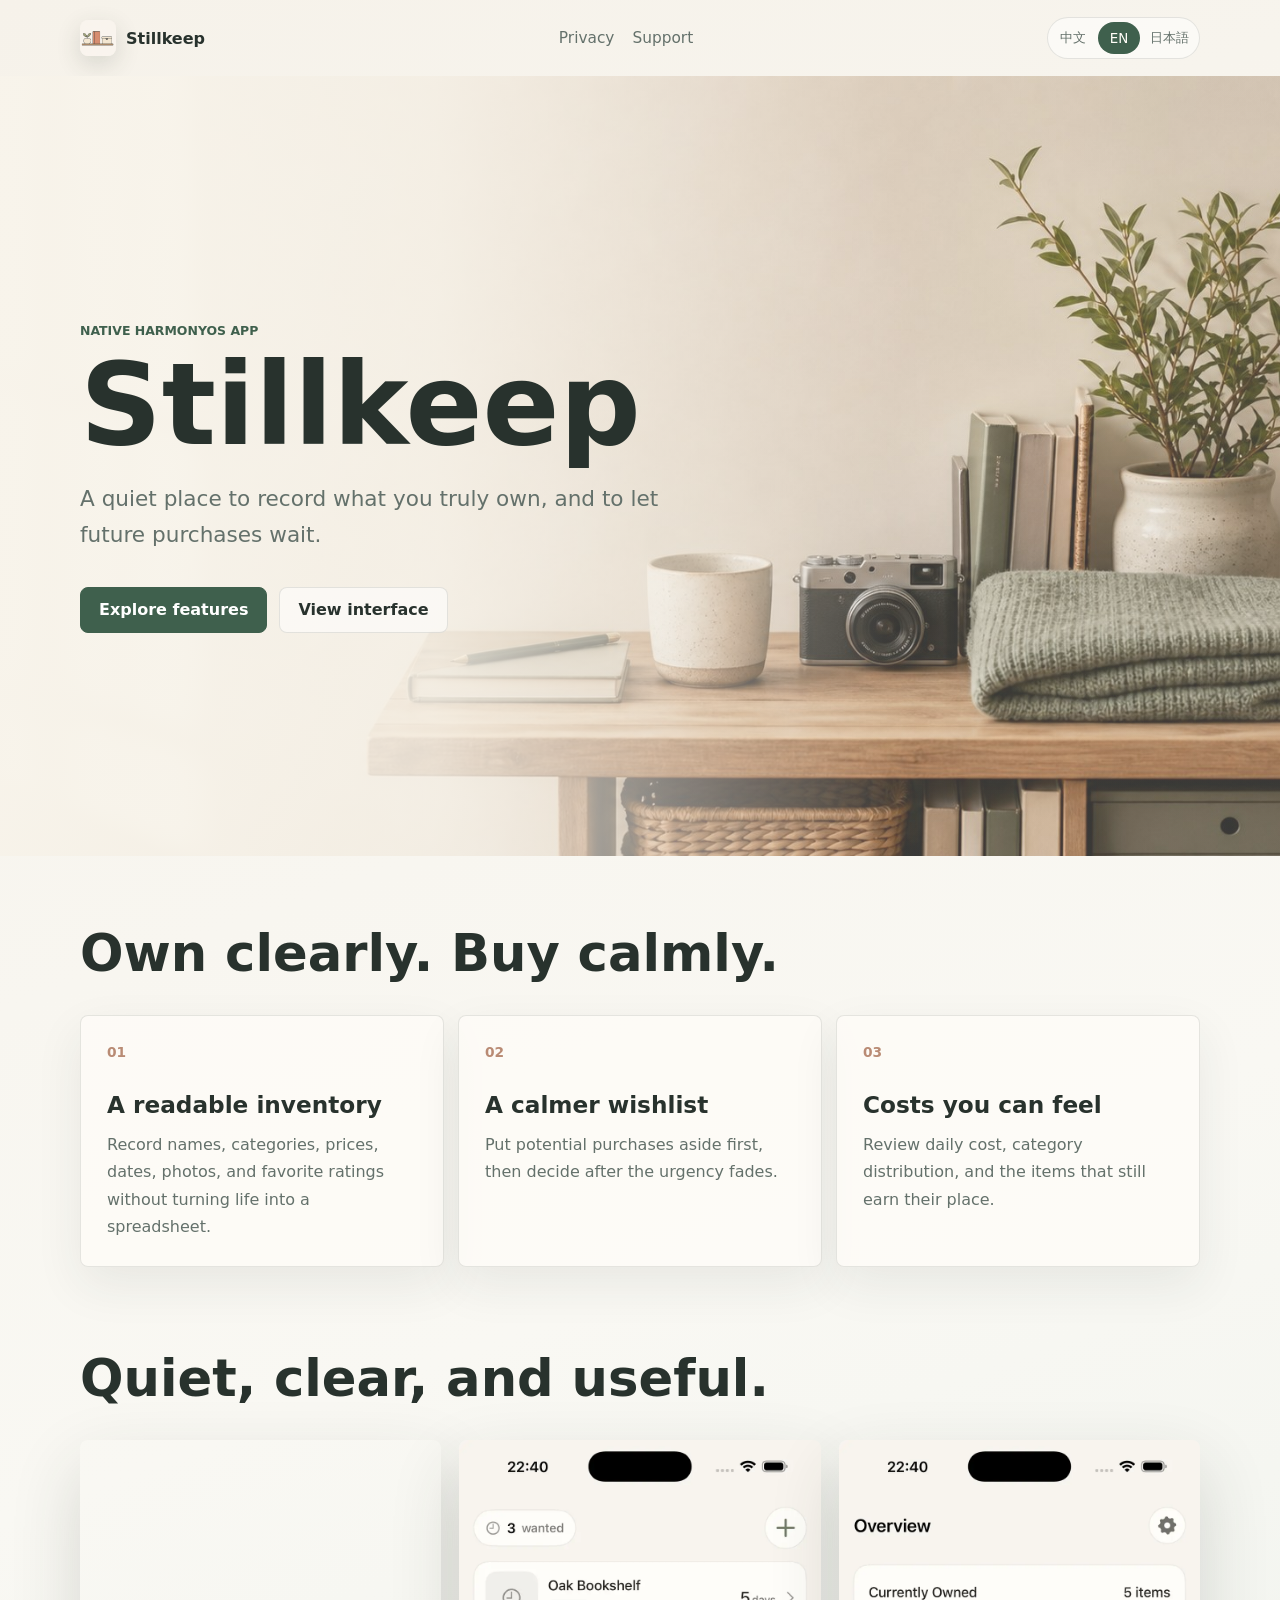
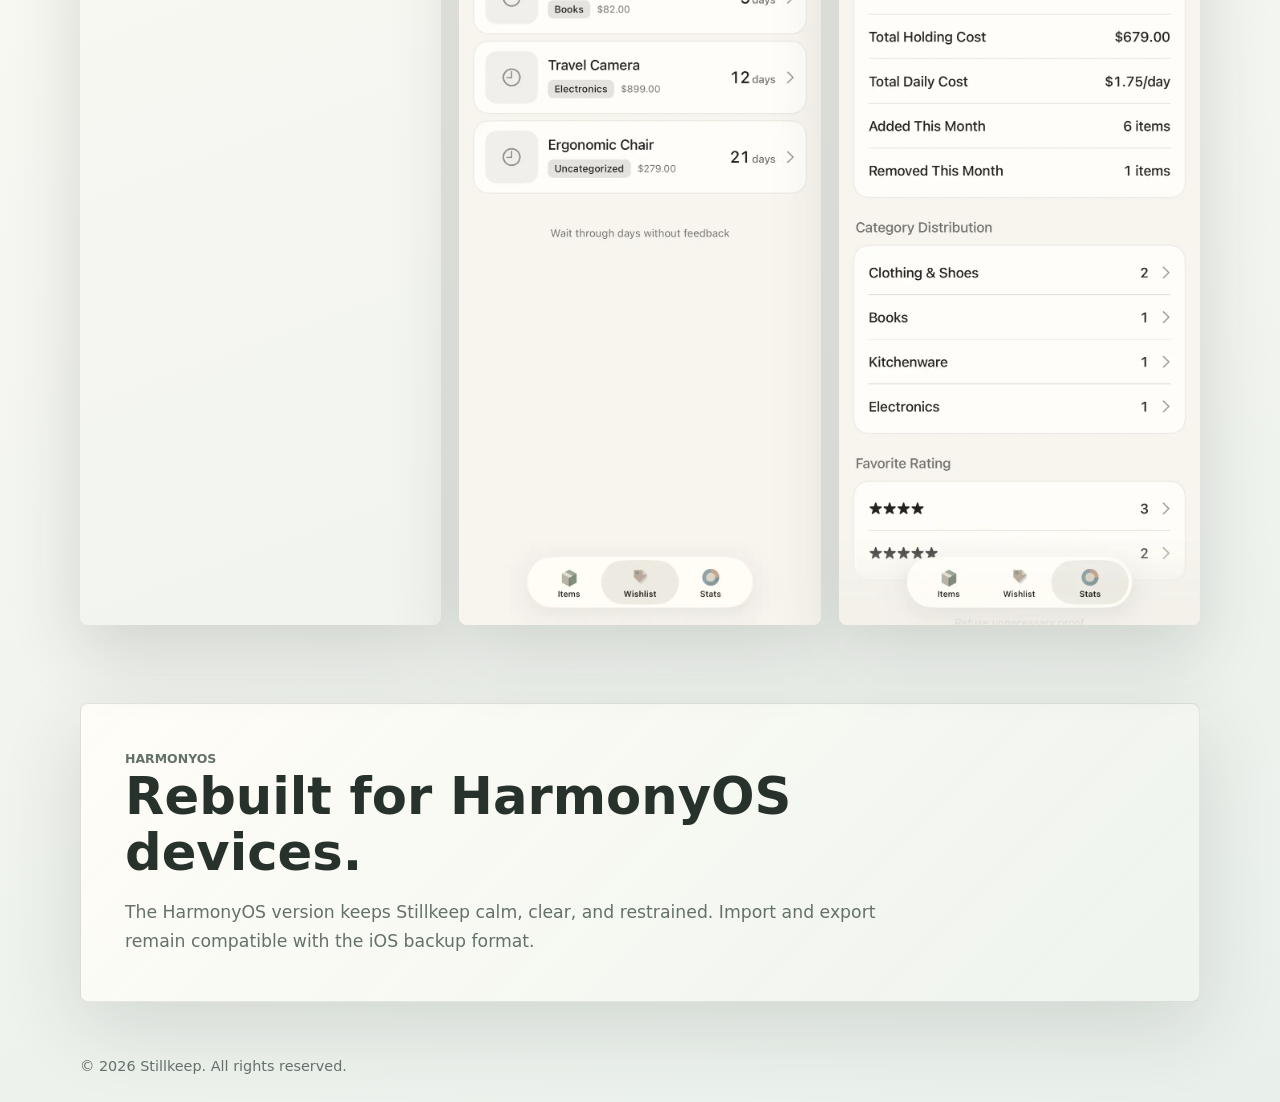
==== harmony/index.html @ 61e83b44 "Add HarmonyOS product page" ====
<!doctype html>
<html lang="zh-Hans">
<head>
  <meta charset="utf-8">
  <meta name="viewport" content="width=device-width, initial-scale=1">
  <title>留物 HarmonyOS</title>
  <meta name="description" content="留物 HarmonyOS 版功能介绍。安静记录真正拥有的东西，也把想买的东西先放一放。">
  <link rel="icon" href="../assets/stillkeep-icon.png">
  <link rel="stylesheet" href="styles.css">
</head>
<body data-page="harmony">
  <header class="site-header">
    <a class="brand" href="../index.html" aria-label="Stillkeep home">
      <img src="../assets/stillkeep-icon.png" alt="" class="brand-icon">
      <span data-i18n="brandName">留物</span>
    </a>
    <nav class="nav-links" aria-label="Primary">
      <a href="../privacy.html" data-i18n="navPrivacy">隐私政策</a>
      <a href="../support.html" data-i18n="navSupport">技术支持</a>
    </nav>
    <div class="language-switcher" aria-label="Language">
      <button type="button" data-lang="zh-Hans">中文</button>
      <button type="button" data-lang="en">EN</button>
      <button type="button" data-lang="ja">日本語</button>
    </div>
  </header>

  <main>
    <section class="hero">
      <img class="hero-background" src="../assets/brand/hero-still-life.jpg" alt="">
      <div class="hero-shade" aria-hidden="true"></div>
      <div class="hero-copy">
        <p class="eyebrow" data-i18n="homeEyebrow">HarmonyOS 原生应用</p>
        <h1 data-i18n="homeTitle">留物</h1>
        <p class="lead" data-i18n="homeLead">把真正拥有的东西安静地记录下来，也把想买的东西先放一放。</p>
        <div class="actions">
          <a class="button primary" href="#features" data-i18n="homeLearnAction">了解功能</a>
          <a class="button secondary" href="#screens" data-i18n="homeScreensAction">查看界面</a>
        </div>
      </div>
    </section>

    <section class="feature-band" id="features">
      <div class="section-heading">
        <h2 data-i18n="featuresTitle">看清拥有，冷静想买。</h2>
      </div>
      <div class="feature-grid">
        <article class="feature-card">
          <span class="feature-mark">01</span>
          <h3 data-i18n="featureInventoryTitle">清爽的物品清单</h3>
          <p data-i18n="featureInventoryBody">记录名称、分类、价格、日期、照片和喜爱评分，不把生活变成表格。</p>
        </article>
        <article class="feature-card">
          <span class="feature-mark">02</span>
          <h3 data-i18n="featureWishlistTitle">更冷静的想买清单</h3>
          <p data-i18n="featureWishlistBody">把想买的东西先放下来，等冲动退去后再决定。</p>
        </article>
        <article class="feature-card">
          <span class="feature-mark">03</span>
          <h3 data-i18n="featureStatsTitle">看得见的持有成本</h3>
          <p data-i18n="featureStatsBody">查看日均成本、分类分布和那些仍然值得留下的物品。</p>
        </article>
      </div>
    </section>

    <section class="screenshots-section" id="screens">
      <div class="section-heading">
        <h2 data-i18n="screensTitle">安静，但信息清楚。</h2>
      </div>
      <div class="screenshot-grid" aria-label="Stillkeep app screenshots">
        <picture data-screenshot="items">
          <source data-size="mobile" media="(max-width: 760px)" type="image/webp" srcset="../assets/screenshots/iphone-items-full-540.webp">
          <source data-size="desktop" type="image/webp" srcset="../assets/screenshots/iphone-items-full-900.webp">
          <img src="../assets/screenshots/iphone-items-full.png" alt="留物物品列表截图" loading="eager" decoding="async">
        </picture>
        <picture data-screenshot="wishlist">
          <source data-size="mobile" media="(max-width: 760px)" type="image/webp" srcset="../assets/screenshots/iphone-wishlist-full-540.webp">
          <source data-size="desktop" type="image/webp" srcset="../assets/screenshots/iphone-wishlist-full-900.webp">
          <img src="../assets/screenshots/iphone-wishlist-full.png" alt="留物想买截图" loading="eager" decoding="async">
        </picture>
        <picture data-screenshot="stats">
          <source data-size="mobile" media="(max-width: 760px)" type="image/webp" srcset="../assets/screenshots/iphone-stats-full-540.webp">
          <source data-size="desktop" type="image/webp" srcset="../assets/screenshots/iphone-stats-full-900.webp">
          <img src="../assets/screenshots/iphone-stats-full.png" alt="留物统计截图" loading="eager" decoding="async">
        </picture>
      </div>
    </section>

    <section class="intro-section">
      <div class="intro-copy">
        <p class="eyebrow" data-i18n="introEyebrow">HarmonyOS</p>
        <h2 data-i18n="introTitle">为鸿蒙设备重新实现。</h2>
        <p data-i18n="introBody">保持留物的安静、清晰和克制。数据导入导出与 iOS 版兼容，适合在不同设备之间继续整理自己的物品。</p>
      </div>
    </section>
  </main>

  <footer class="site-footer">
    <span data-i18n="footer">© 2026 留物。保留所有权利。</span>
  </footer>

  <script src="i18n.js"></script>
</body>
</html>
---- harmony/styles.css ----
:root {
  color-scheme: light;
  --bg: #f6f2ea;
  --bg-soft: #e9f0eb;
  --surface: rgba(255, 253, 248, 0.9);
  --surface-strong: #fffdf8;
  --ink: #28322d;
  --muted: #64716b;
  --line: rgba(48, 57, 50, 0.12);
  --accent: #6f8c74;
  --accent-strong: #3f604d;
  --clay: #b98b74;
  --shadow: 0 24px 80px rgba(44, 52, 45, 0.14);
  --radius: 8px;
}

* {
  box-sizing: border-box;
}

html {
  scroll-behavior: smooth;
}

body {
  margin: 0;
  min-height: 100vh;
  font-family: ui-sans-serif, system-ui, -apple-system, BlinkMacSystemFont, "Segoe UI", sans-serif;
  color: var(--ink);
  background: linear-gradient(160deg, var(--bg) 0%, #f9f8f3 48%, var(--bg-soft) 100%);
}

a {
  color: inherit;
}

.site-header {
  width: min(1120px, calc(100% - 32px));
  min-height: 76px;
  margin: 0 auto;
  display: flex;
  align-items: center;
  justify-content: space-between;
  gap: 18px;
}

.brand {
  display: inline-flex;
  align-items: center;
  gap: 10px;
  text-decoration: none;
  font-weight: 700;
}

.brand-icon {
  width: 36px;
  height: 36px;
  border-radius: 8px;
  box-shadow: 0 8px 24px rgba(47, 61, 51, 0.16);
}

.nav-links {
  display: flex;
  gap: 18px;
  color: var(--muted);
  font-size: 0.96rem;
}

.nav-links a {
  text-decoration: none;
}

.nav-links a:hover {
  color: var(--ink);
}

.language-switcher {
  display: flex;
  gap: 4px;
  padding: 4px;
  border: 1px solid var(--line);
  background: rgba(255, 255, 255, 0.5);
  border-radius: 999px;
}

.language-switcher button {
  min-width: 42px;
  height: 32px;
  border: 0;
  border-radius: 999px;
  background: transparent;
  color: var(--muted);
  font: inherit;
  font-size: 0.84rem;
  cursor: pointer;
}

.language-switcher button[aria-pressed="true"] {
  color: var(--surface-strong);
  background: var(--accent-strong);
}

.hero {
  position: relative;
  overflow: hidden;
  min-height: min(780px, calc(100svh - 86px));
  display: flex;
  align-items: center;
  padding: clamp(72px, 9vw, 120px) max(24px, calc((100vw - 1120px) / 2)) clamp(54px, 8vw, 92px);
  isolation: isolate;
}

.hero-background,
.hero-shade {
  position: absolute;
  inset: 0;
}

.hero-background {
  width: 100%;
  height: 100%;
  object-fit: cover;
  object-position: center;
  z-index: -2;
}

.hero-shade {
  background:
    linear-gradient(90deg, rgba(248, 244, 235, 0.98) 0%, rgba(248, 244, 235, 0.86) 34%, rgba(248, 244, 235, 0.22) 70%),
    linear-gradient(0deg, rgba(40, 50, 45, 0.08), rgba(40, 50, 45, 0.02));
  z-index: -1;
}

.hero-copy {
  width: min(620px, 100%);
}

.eyebrow {
  margin: 0 0 14px;
  color: var(--accent-strong);
  font-size: 0.78rem;
  font-weight: 700;
  letter-spacing: 0;
  text-transform: uppercase;
}

h1 {
  margin: 0;
  font-size: clamp(3.5rem, 9vw, 7.1rem);
  line-height: 0.95;
  letter-spacing: 0;
}

.lead {
  max-width: 760px;
  margin: 22px 0 0;
  color: var(--muted);
  font-size: clamp(1.05rem, 2vw, 1.35rem);
  line-height: 1.65;
}

.actions {
  display: flex;
  flex-wrap: wrap;
  gap: 12px;
  margin-top: 34px;
}

.button {
  display: inline-flex;
  align-items: center;
  justify-content: center;
  min-height: 46px;
  padding: 0 18px;
  border-radius: var(--radius);
  border: 1px solid var(--line);
  text-decoration: none;
  font-weight: 700;
}

.button.primary {
  color: white;
  background: var(--accent-strong);
  border-color: var(--accent-strong);
}

.button.secondary {
  background: rgba(255, 255, 255, 0.56);
}

.feature-band,
.screenshots-section,
.intro-section {
  width: min(1120px, calc(100% - 32px));
  margin: 0 auto;
}

.feature-band {
  padding: 70px 0 36px;
}

.section-heading h2,
.intro-copy h2 {
  margin: 0;
  font-size: clamp(2rem, 4vw, 3.45rem);
  line-height: 1.08;
  letter-spacing: 0;
}

.feature-grid {
  display: grid;
  grid-template-columns: repeat(3, minmax(0, 1fr));
  gap: 14px;
  margin-top: 34px;
}

.feature-card {
  min-height: 220px;
  padding: 26px;
  border: 1px solid var(--line);
  border-radius: var(--radius);
  background: rgba(255, 253, 248, 0.7);
  box-shadow: 0 18px 48px rgba(44, 52, 45, 0.08);
}

.feature-mark {
  color: var(--clay);
  font-size: 0.86rem;
  font-weight: 800;
}

.feature-card h3 {
  margin: 30px 0 12px;
  font-size: clamp(1.18rem, 2vw, 1.45rem);
  line-height: 1.2;
}

.feature-card p,
.intro-copy p {
  margin: 0;
  color: var(--muted);
  line-height: 1.7;
}

.screenshots-section {
  padding: 48px 0 78px;
}

.screenshot-grid {
  display: grid;
  grid-template-columns: repeat(3, minmax(0, 1fr));
  gap: 18px;
  margin-top: 34px;
  align-items: start;
}

.screenshot-grid picture,
.screenshot-grid img {
  display: block;
  width: 100%;
}

.screenshot-grid img {
  aspect-ratio: 900 / 1955;
  object-fit: contain;
  border-radius: var(--radius);
  box-shadow: 0 28px 70px rgba(44, 52, 45, 0.16);
}

.intro-section {
  padding: 44px;
  margin-bottom: 56px;
  border: 1px solid var(--line);
  border-radius: var(--radius);
  background:
    linear-gradient(135deg, rgba(255, 253, 248, 0.92), rgba(236, 242, 236, 0.88)),
    var(--surface-strong);
  box-shadow: var(--shadow);
}

.intro-copy {
  max-width: 760px;
}

.intro-copy p:last-child {
  margin-top: 18px;
  font-size: 1.08rem;
}

.site-footer {
  width: min(1120px, calc(100% - 32px));
  margin: 0 auto;
  padding: 0 0 28px;
  color: var(--muted);
  font-size: 0.9rem;
}

@media (max-width: 760px) {
  .site-header {
    align-items: flex-start;
    flex-direction: column;
    padding: 18px 0;
  }

  .nav-links {
    order: 3;
  }

  .hero {
    min-height: 680px;
    padding: 58px 24px 64px;
    align-items: flex-start;
  }

  .hero-shade {
    background:
      linear-gradient(180deg, rgba(248, 244, 235, 0.98) 0%, rgba(248, 244, 235, 0.9) 48%, rgba(248, 244, 235, 0.18) 100%),
      linear-gradient(0deg, rgba(40, 50, 45, 0.08), rgba(40, 50, 45, 0.02));
  }

  .hero-background {
    object-position: 62% center;
  }

  .actions {
    width: 100%;
  }

  .button {
    flex: 1 1 180px;
  }

  .feature-grid,
  .screenshot-grid {
    grid-template-columns: 1fr;
  }

  .feature-band {
    padding-top: 52px;
  }

  .screenshots-section {
    padding-bottom: 54px;
  }

  .intro-section {
    padding: 26px;
  }
}
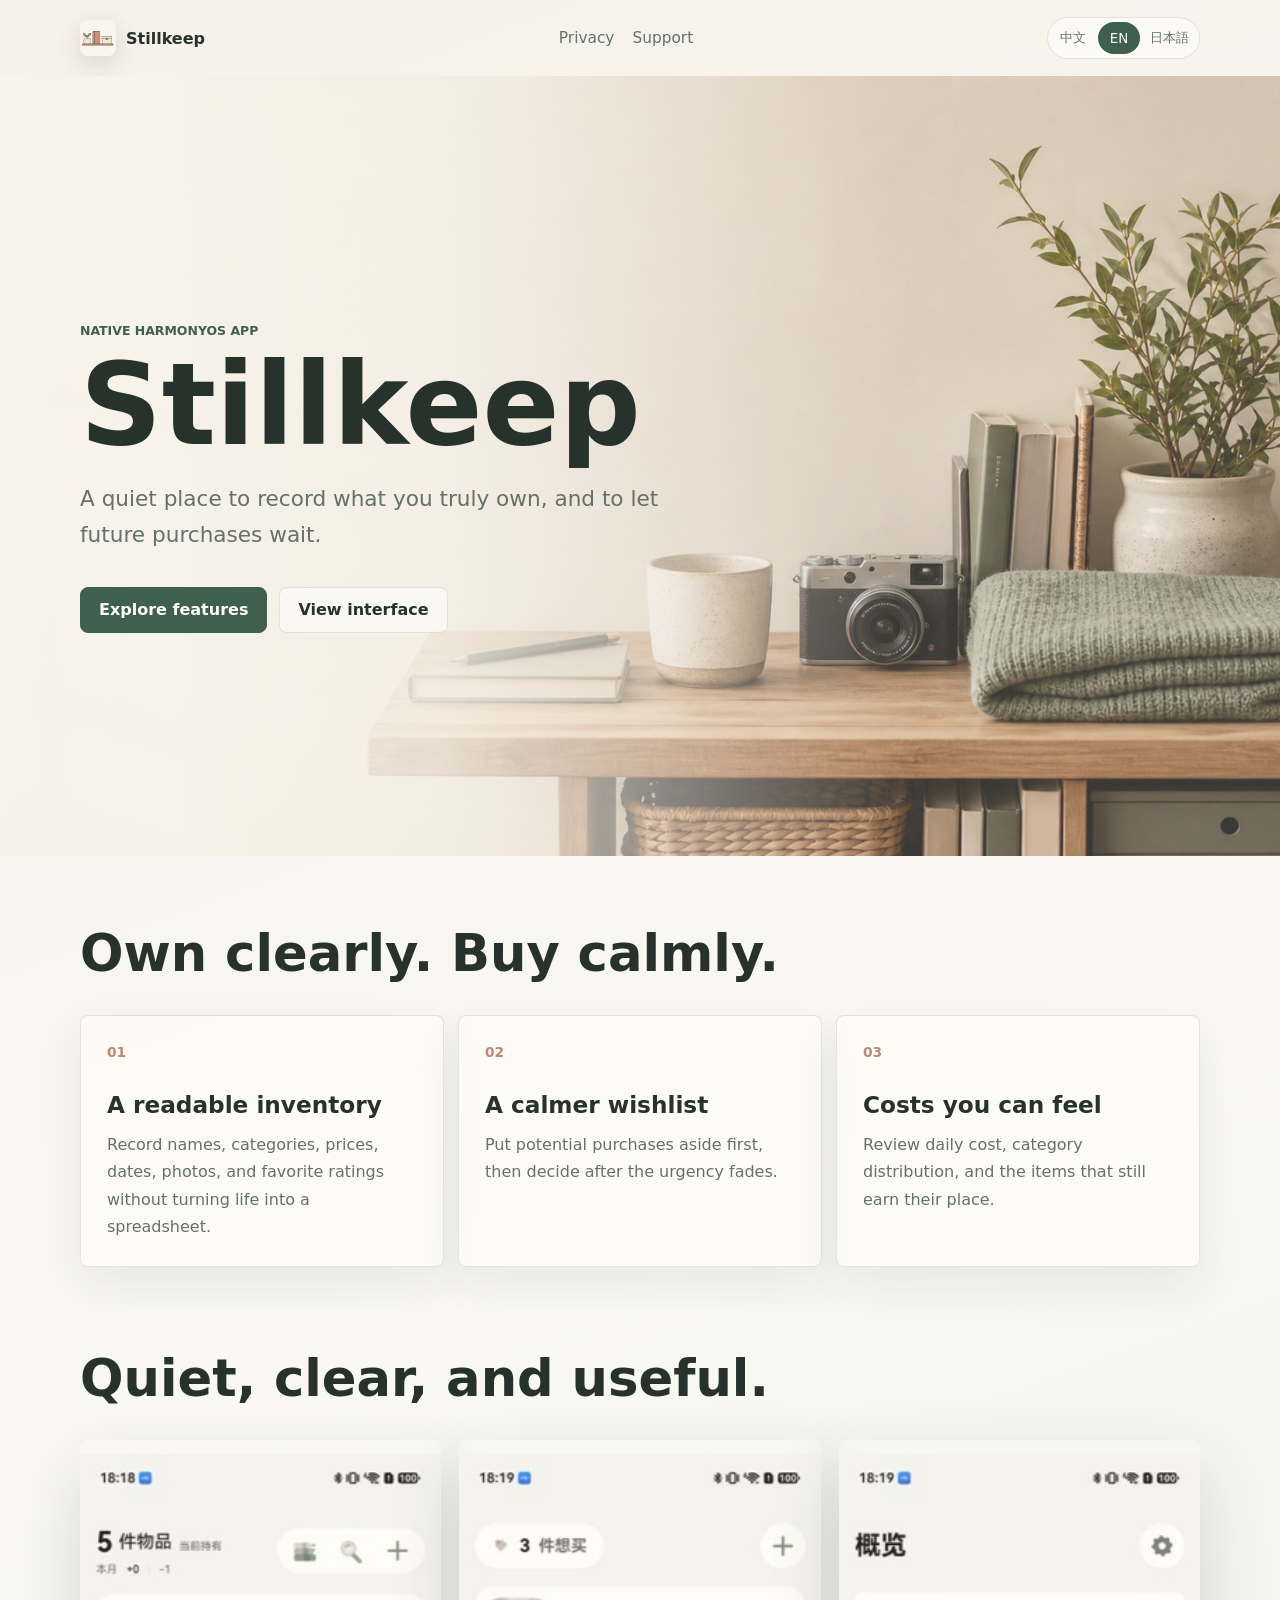
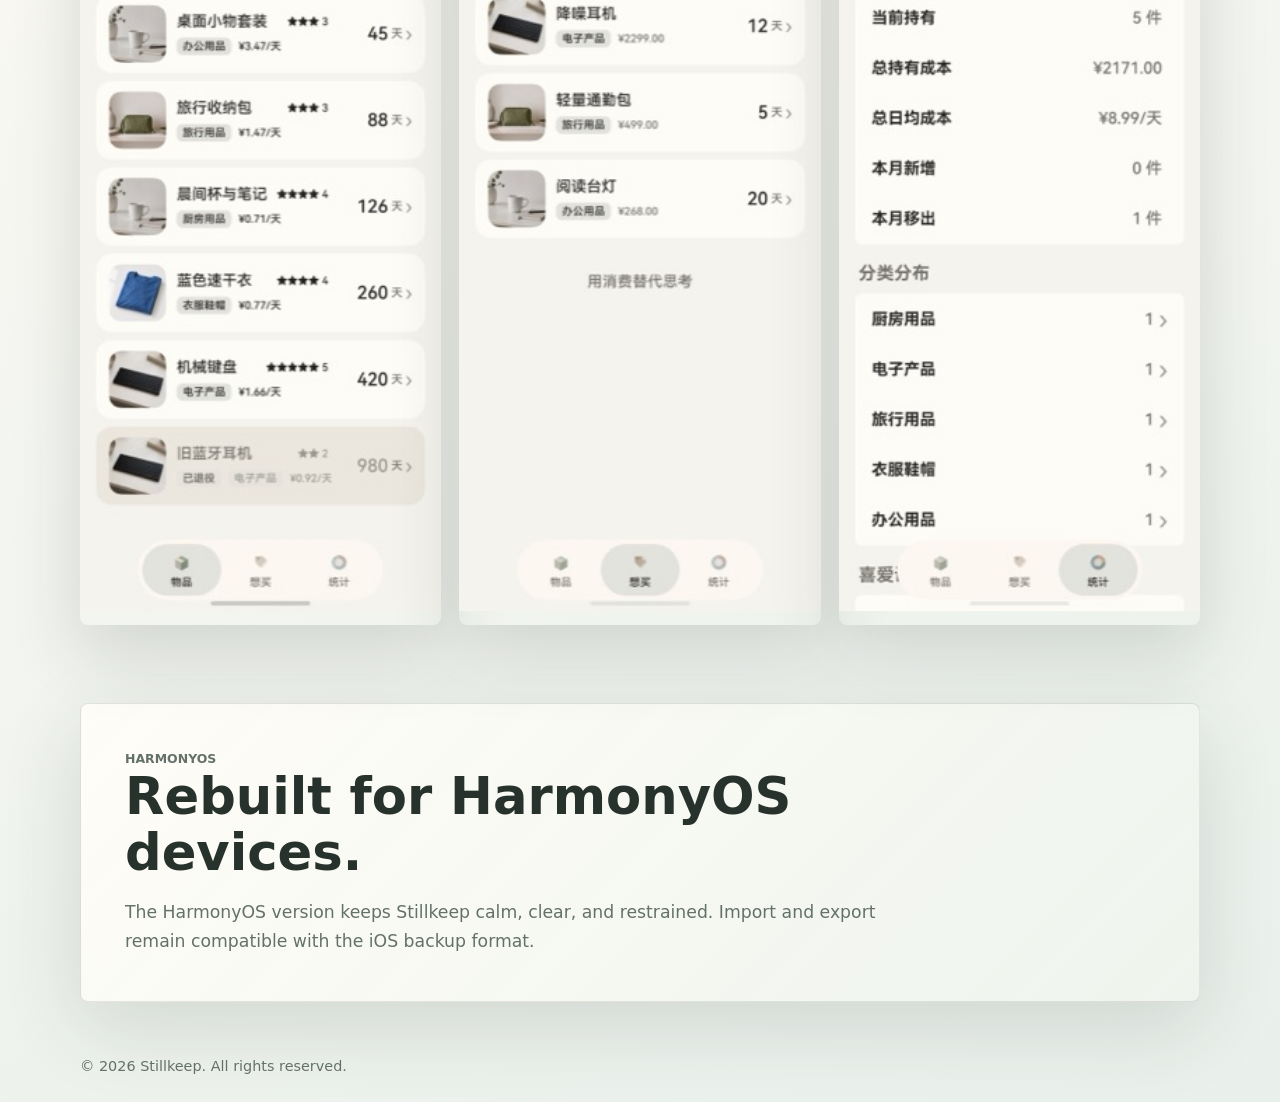
==== commit 89833c82: "Replace Harmony page screenshots" ====
--- a/harmony/index.html
+++ b/harmony/index.html
@@ -69,19 +69,19 @@
       </div>
       <div class="screenshot-grid" aria-label="Stillkeep app screenshots">
         <picture data-screenshot="items">
-          <source data-size="mobile" media="(max-width: 760px)" type="image/webp" srcset="../assets/screenshots/iphone-items-full-540.webp">
-          <source data-size="desktop" type="image/webp" srcset="../assets/screenshots/iphone-items-full-900.webp">
-          <img src="../assets/screenshots/iphone-items-full.png" alt="留物物品列表截图" loading="eager" decoding="async">
+          <source data-size="mobile" media="(max-width: 760px)" type="image/jpeg" srcset="../assets/screenshots/harmony-items-full-540.jpg">
+          <source data-size="desktop" type="image/jpeg" srcset="../assets/screenshots/harmony-items-full-900.jpg">
+          <img src="../assets/screenshots/harmony-items-full.jpg" alt="留物物品列表截图" loading="eager" decoding="async">
         </picture>
         <picture data-screenshot="wishlist">
-          <source data-size="mobile" media="(max-width: 760px)" type="image/webp" srcset="../assets/screenshots/iphone-wishlist-full-540.webp">
-          <source data-size="desktop" type="image/webp" srcset="../assets/screenshots/iphone-wishlist-full-900.webp">
-          <img src="../assets/screenshots/iphone-wishlist-full.png" alt="留物想买截图" loading="eager" decoding="async">
+          <source data-size="mobile" media="(max-width: 760px)" type="image/jpeg" srcset="../assets/screenshots/harmony-wishlist-full-540.jpg">
+          <source data-size="desktop" type="image/jpeg" srcset="../assets/screenshots/harmony-wishlist-full-900.jpg">
+          <img src="../assets/screenshots/harmony-wishlist-full.jpg" alt="留物想买截图" loading="eager" decoding="async">
         </picture>
         <picture data-screenshot="stats">
-          <source data-size="mobile" media="(max-width: 760px)" type="image/webp" srcset="../assets/screenshots/iphone-stats-full-540.webp">
-          <source data-size="desktop" type="image/webp" srcset="../assets/screenshots/iphone-stats-full-900.webp">
-          <img src="../assets/screenshots/iphone-stats-full.png" alt="留物统计截图" loading="eager" decoding="async">
+          <source data-size="mobile" media="(max-width: 760px)" type="image/jpeg" srcset="../assets/screenshots/harmony-stats-full-540.jpg">
+          <source data-size="desktop" type="image/jpeg" srcset="../assets/screenshots/harmony-stats-full-900.jpg">
+          <img src="../assets/screenshots/harmony-stats-full.jpg" alt="留物统计截图" loading="eager" decoding="async">
         </picture>
       </div>
     </section>
